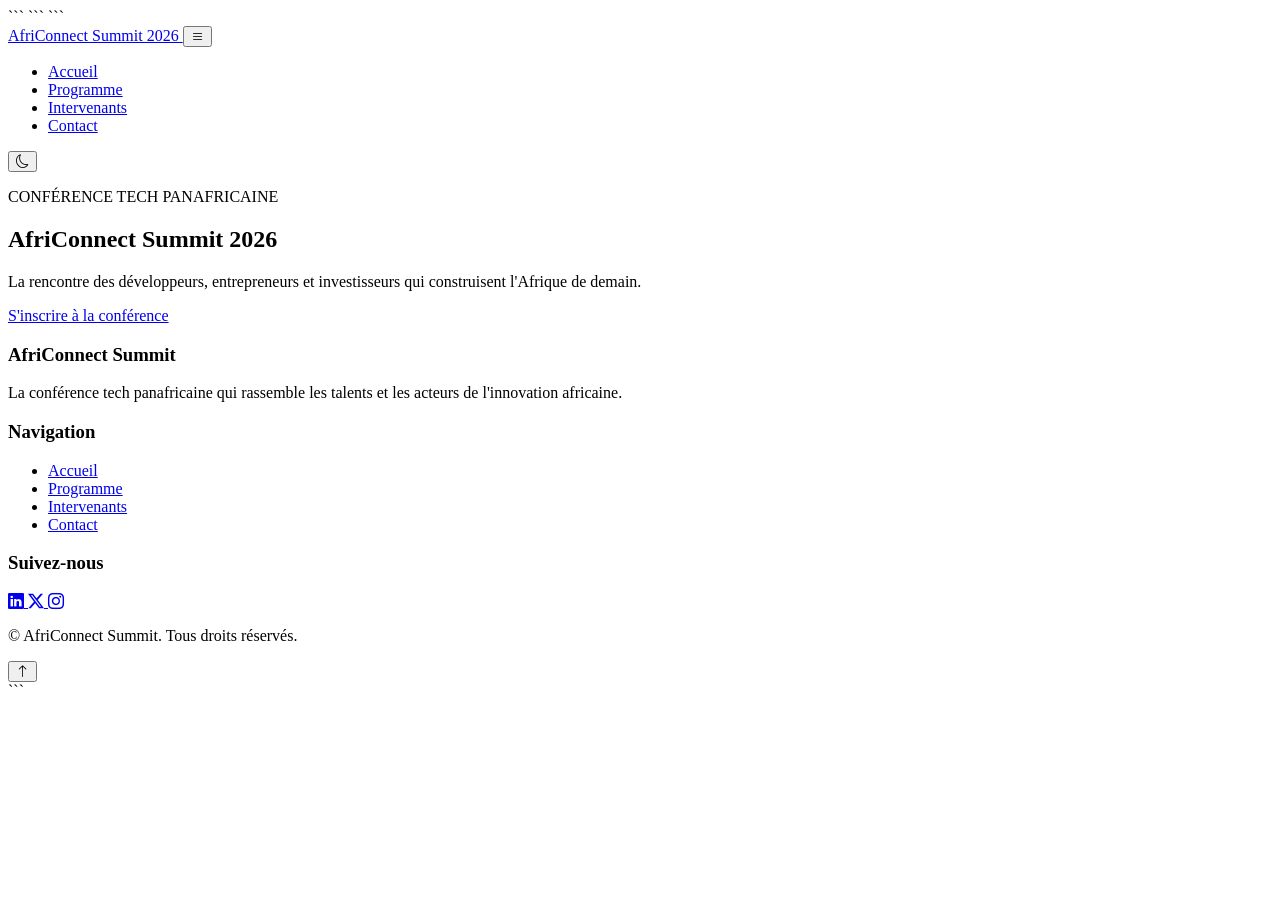
==== index.html @ dd3baca2 "Initialisation de la structure du projet AfriConnect Summit" ====
<!DOCTYPE html>

<html lang="fr">
<head>
    <meta charset="UTF-8">
    <meta name="viewport" content="width=device-width, initial-scale=1.0">

```
<title>AfriConnect Summit 2026</title>

<!-- Feuille de style principale -->
<link rel="stylesheet" href="css/style.css">

<!-- Bootstrap Icons -->
<link rel="stylesheet" href="https://cdn.jsdelivr.net/npm/bootstrap-icons@1.13.1/font/bootstrap-icons.min.css">
```

</head>

<body>

```
<!-- ==================== HEADER ==================== -->
<header>
    <nav class="navbar">

        <!-- Logo -->
        <a href="index.html" class="logo">
            AfriConnect Summit 2026
        </a>

        <!-- Bouton menu mobile -->
        <button class="menu-toggle" aria-label="Ouvrir le menu">
            <i class="bi bi-list"></i>
        </button>

        <!-- Navigation principale -->
        <ul class="nav-links">
            <li>
                <a href="index.html">Accueil</a>
            </li>

            <li>
                <a href="programme.html">Programme</a>
            </li>

            <li>
                <a href="intervenants.html">Intervenants</a>
            </li>

            <li>
                <a href="contact.html">Contact</a>
            </li>
        </ul>

        <!-- Bouton Dark / Light Mode -->
        <button class="theme-toggle" aria-label="Changer le thème">
            <i class="bi bi-moon"></i>
        </button>

    </nav>
</header>


<!-- ==================== CONTENU PRINCIPAL ==================== -->
<main>

    <!-- Section temporaire de présentation -->
    <section class="hero">
        <div class="hero-content">

            <p class="hero-label">
                CONFÉRENCE TECH PANAFRICAINE
            </p>

            <h1>
                AfriConnect Summit 2026
            </h1>

            <p>
                La rencontre des développeurs, entrepreneurs
                et investisseurs qui construisent l'Afrique de demain.
            </p>

            <a href="contact.html" class="btn">
                S'inscrire à la conférence
            </a>

        </div>
    </section>

</main>


<!-- ==================== FOOTER ==================== -->
<footer>

    <div class="footer-container">

        <!-- Colonne 1 -->
        <div class="footer-column">
            <h3>AfriConnect Summit</h3>
            <p>
                La conférence tech panafricaine qui rassemble
                les talents et les acteurs de l'innovation africaine.
            </p>
        </div>

        <!-- Colonne 2 -->
        <div class="footer-column">
            <h3>Navigation</h3>

            <ul>
                <li>
                    <a href="index.html">Accueil</a>
                </li>

                <li>
                    <a href="programme.html">Programme</a>
                </li>

                <li>
                    <a href="intervenants.html">Intervenants</a>
                </li>

                <li>
                    <a href="contact.html">Contact</a>
                </li>
            </ul>
        </div>

        <!-- Colonne 3 -->
        <div class="footer-column">
            <h3>Suivez-nous</h3>

            <div class="social-links">
                <a href="#" aria-label="LinkedIn">
                    <i class="bi bi-linkedin"></i>
                </a>

                <a href="#" aria-label="Twitter">
                    <i class="bi bi-twitter-x"></i>
                </a>

                <a href="#" aria-label="Instagram">
                    <i class="bi bi-instagram"></i>
                </a>
            </div>
        </div>

    </div>

    <!-- Copyright -->
    <div class="footer-bottom">
        <p>
            © <span id="current-year"></span>
            AfriConnect Summit. Tous droits réservés.
        </p>
    </div>

    <!-- Bouton retour en haut -->
    <button class="back-to-top" aria-label="Retour en haut">
        <i class="bi bi-arrow-up"></i>
    </button>

</footer>

<!-- JavaScript principal -->
<script src="js/main.js"></script>
```

</body>
</html>
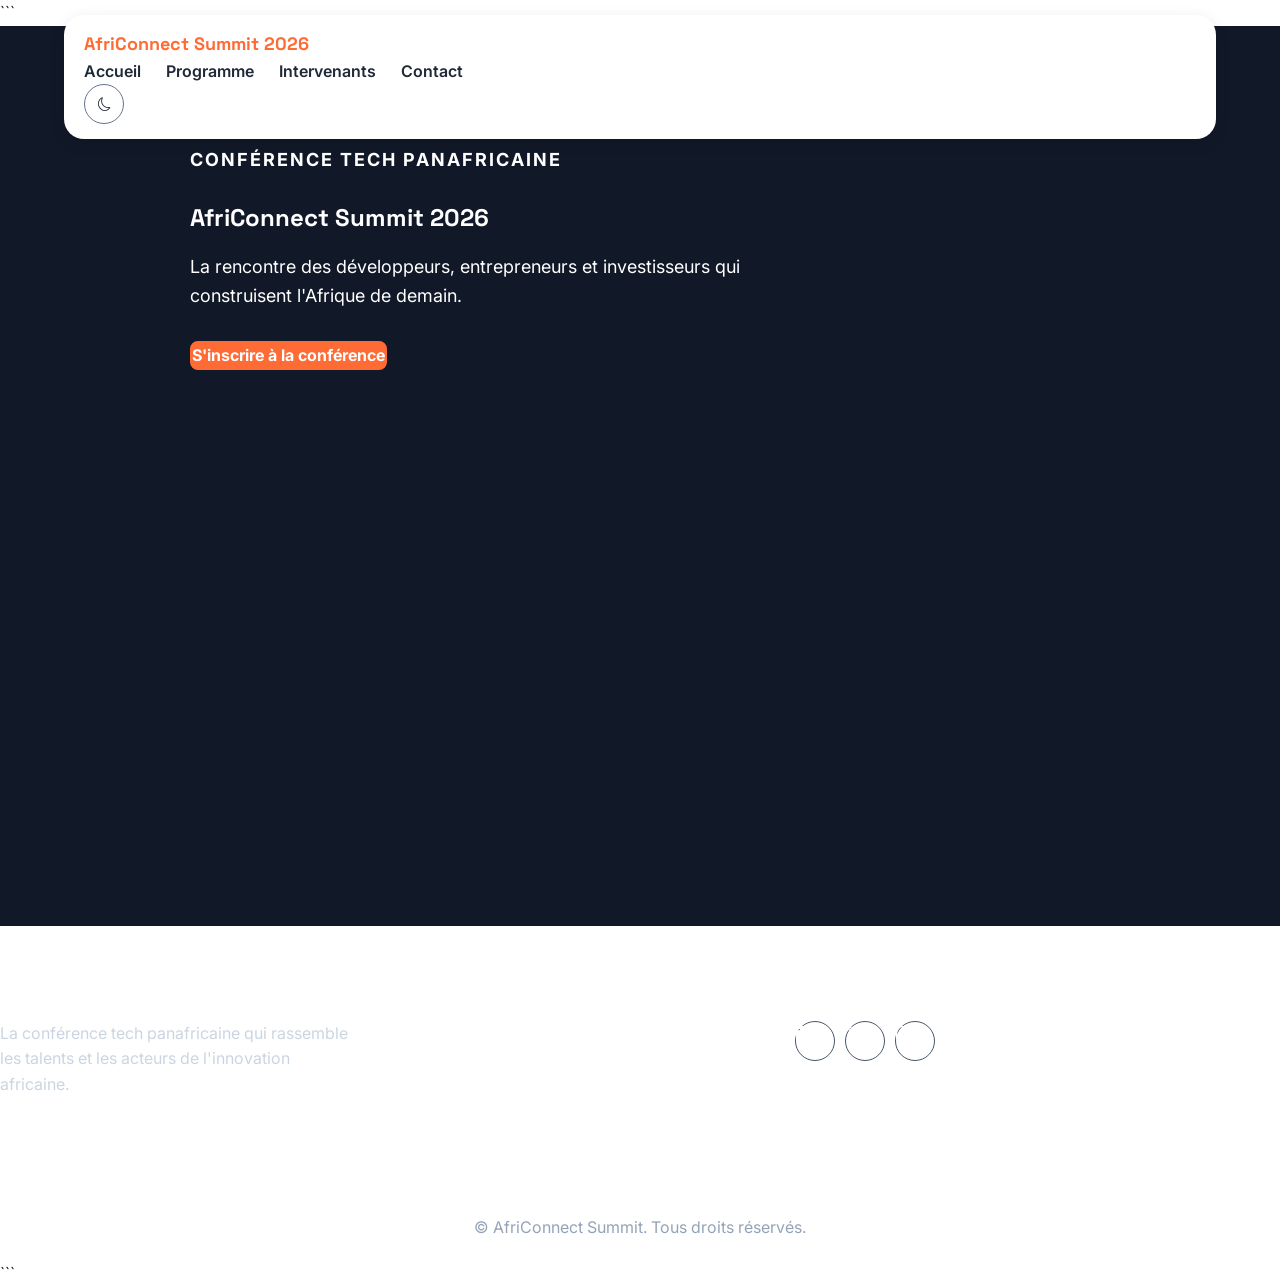
==== commit 539d1a89: "Mise en place du style global et du responsive" ====
--- a/index.html
+++ b/index.html
@@ -3,17 +3,30 @@
 <html lang="fr">
 <head>
     <meta charset="UTF-8">
-    <meta name="viewport" content="width=device-width, initial-scale=1.0">
 
-```
-<title>AfriConnect Summit 2026</title>
+    <meta name="viewport"
+          content="width=device-width, initial-scale=1.0">
 
-<!-- Feuille de style principale -->
-<link rel="stylesheet" href="css/style.css">
+    <title>AfriConnect Summit 2026</title>
 
-<!-- Bootstrap Icons -->
-<link rel="stylesheet" href="https://cdn.jsdelivr.net/npm/bootstrap-icons@1.13.1/font/bootstrap-icons.min.css">
-```
+    <!-- Google Fonts -->
+    <link rel="preconnect"
+          href="https://fonts.googleapis.com">
+
+    <link rel="preconnect"
+          href="https://fonts.gstatic.com"
+          crossorigin>
+
+    <link href="https://fonts.googleapis.com/css2?family=Inter:wght@400;500;600;700&family=Space+Grotesk:wght@400;500;600;700&display=swap"
+          rel="stylesheet">
+
+    <!-- CSS principal -->
+    <link rel="stylesheet"
+          href="css/style.css">
+
+    <!-- Bootstrap Icons -->
+    <link rel="stylesheet"
+          href="https://cdn.jsdelivr.net/npm/bootstrap-icons@1.13.1/font/bootstrap-icons.min.css">
 
 </head>
 
--- a/css/style.css
+++ b/css/style.css
@@ -0,0 +1,647 @@
+/* =====================================================
+AFRICONNECT SUMMIT 2026
+STYLE PRINCIPAL DU SITE
+===================================================== */
+
+/* =====================================================
+
+1. VARIABLES CSS
+   ===================================================== */
+
+:root {
+/* Couleurs */
+--primary-color: #ff6b35;
+--secondary-color: #0f766e;
+--accent-color: #f4c95d;
+--dark-color: #111827;
+
+```
+--background-color: #f8fafc;
+--surface-color: #ffffff;
+--text-color: #1f2937;
+--gray-color: #64748b;
+
+/* Polices */
+--heading-font: "Space Grotesk", sans-serif;
+--body-font: "Inter", sans-serif;
+
+/* Espacements */
+--small-space: 10px;
+--medium-space: 20px;
+--large-space: 50px;
+
+/* Bordures */
+--border-radius: 8px;
+--large-radius: 20px;
+
+/* Ombre */
+--box-shadow: 0 4px 15px rgba(0, 0, 0, 0.10);
+
+/* Transition */
+--transition: 0.3s ease;
+```
+
+}
+
+/* =====================================================
+2. VARIABLES DU DARK MODE
+===================================================== */
+
+[data-theme="dark"] {
+--background-color: #0f172a;
+--surface-color: #1e293b;
+--text-color: #f8fafc;
+--gray-color: #cbd5e1;
+}
+
+/* =====================================================
+3. RESET
+===================================================== */
+
+* {
+  margin: 0;
+  padding: 0;
+  box-sizing: border-box;
+  }
+
+/* =====================================================
+4. STYLE GENERAL
+===================================================== */
+
+html {
+scroll-behavior: smooth;
+}
+
+body {
+font-family: var(--body-font);
+background-color: var(--background-color);
+color: var(--text-color);
+line-height: 1.6;
+
+```
+transition: background-color var(--transition),
+            color var(--transition);
+```
+
+}
+
+h1,
+h2,
+h3 {
+font-family: var(--heading-font);
+}
+
+a {
+text-decoration: none;
+color: inherit;
+}
+
+ul {
+list-style: none;
+}
+
+button {
+font-family: var(--body-font);
+cursor: pointer;
+}
+
+img {
+max-width: 100%;
+display: block;
+}
+
+/* =====================================================
+5. NAVBAR
+===================================================== */
+
+header {
+position: fixed;
+top: 0;
+left: 0;
+width: 100%;
+z-index: 1000;
+}
+
+.navbar {
+width: 90%;
+max-width: 1200px;
+margin: 15px auto;
+
+```
+display: flex;
+align-items: center;
+justify-content: space-between;
+
+padding: 15px 20px;
+
+background-color: var(--surface-color);
+
+border-radius: var(--large-radius);
+
+box-shadow: var(--box-shadow);
+
+transition: var(--transition);
+```
+
+}
+
+/* Logo */
+
+.logo {
+font-family: var(--heading-font);
+font-size: 18px;
+font-weight: bold;
+color: var(--primary-color);
+}
+
+/* Liens */
+
+.nav-links {
+display: flex;
+align-items: center;
+gap: 25px;
+}
+
+.nav-links a {
+font-weight: 600;
+transition: var(--transition);
+}
+
+.nav-links a:hover {
+color: var(--primary-color);
+}
+
+/* Boutons de la navbar */
+
+.theme-toggle,
+.menu-toggle {
+width: 40px;
+height: 40px;
+
+```
+display: flex;
+align-items: center;
+justify-content: center;
+
+border: 1px solid var(--gray-color);
+border-radius: 50%;
+
+background-color: var(--surface-color);
+color: var(--text-color);
+
+transition: var(--transition);
+```
+
+}
+
+.theme-toggle:hover,
+.menu-toggle:hover {
+background-color: var(--primary-color);
+color: white;
+}
+
+/* Menu hamburger caché sur ordinateur */
+
+.menu-toggle {
+display: none;
+}
+
+/* =====================================================
+6. HERO DE LA PAGE D'ACCUEIL
+===================================================== */
+
+.hero {
+min-height: 100vh;
+
+```
+display: flex;
+align-items: center;
+
+padding: 120px 5% 60px;
+
+background-color: var(--dark-color);
+
+color: white;
+```
+
+}
+
+.hero-content {
+width: 100%;
+max-width: 900px;
+margin: auto;
+}
+
+.hero-label {
+margin-bottom: 15px;
+
+```
+color: var(--accent-color);
+
+font-size: 14px;
+font-weight: bold;
+letter-spacing: 2px;
+```
+
+}
+
+.hero h1 {
+margin-bottom: 20px;
+
+```
+font-size: 48px;
+line-height: 1.2;
+```
+
+}
+
+.hero p {
+max-width: 650px;
+margin-bottom: 30px;
+
+```
+color: #d1d5db;
+
+font-size: 18px;
+```
+
+}
+
+/* =====================================================
+7. BOUTON PRINCIPAL
+===================================================== */
+
+.btn {
+display: inline-block;
+
+```
+padding: 12px 25px;
+
+background-color: var(--primary-color);
+color: white;
+
+border: 2px solid var(--primary-color);
+border-radius: var(--border-radius);
+
+font-weight: bold;
+
+transition: var(--transition);
+```
+
+}
+
+.btn:hover {
+background-color: transparent;
+color: var(--primary-color);
+
+```
+transform: translateY(-3px);
+```
+
+}
+
+/* =====================================================
+8. HERO DES PAGES INTERNES
+===================================================== */
+
+.page-hero {
+min-height: 50vh;
+
+```
+display: flex;
+flex-direction: column;
+align-items: center;
+justify-content: center;
+
+padding: 120px 20px 50px;
+
+background-color: var(--secondary-color);
+
+color: white;
+
+text-align: center;
+```
+
+}
+
+.page-hero h1 {
+margin-bottom: 15px;
+
+```
+font-size: 45px;
+```
+
+}
+
+.page-hero p {
+color: #e2e8f0;
+}
+
+.page-hero span {
+margin: 0 8px;
+
+```
+color: var(--accent-color);
+```
+
+}
+
+/* =====================================================
+9. CONTENU DES PAGES
+===================================================== */
+
+.page-content {
+width: 90%;
+max-width: 1200px;
+
+```
+margin: auto;
+
+padding: 80px 0;
+```
+
+}
+
+.page-content h2 {
+margin-bottom: 15px;
+}
+
+.page-content p {
+max-width: 700px;
+
+```
+color: var(--gray-color);
+```
+
+}
+
+/* =====================================================
+10. FOOTER
+===================================================== */
+
+footer {
+padding-top: 50px;
+
+```
+background-color: var(--dark-color);
+
+color: white;
+```
+
+}
+
+.footer-container {
+width: 90%;
+max-width: 1200px;
+
+```
+margin: auto;
+
+display: flex;
+justify-content: space-between;
+
+gap: 40px;
+
+padding-bottom: 40px;
+```
+
+}
+
+.footer-column {
+flex: 1;
+}
+
+.footer-column h3 {
+margin-bottom: 15px;
+
+```
+color: var(--accent-color);
+```
+
+}
+
+.footer-column p {
+color: #cbd5e1;
+}
+
+.footer-column li {
+margin-bottom: 8px;
+}
+
+.footer-column a:hover {
+color: var(--primary-color);
+}
+
+/* Réseaux sociaux */
+
+.social-links {
+display: flex;
+gap: 10px;
+}
+
+.social-links a {
+width: 40px;
+height: 40px;
+
+```
+display: flex;
+align-items: center;
+justify-content: center;
+
+border: 1px solid #475569;
+border-radius: 50%;
+
+transition: var(--transition);
+```
+
+}
+
+.social-links a:hover {
+background-color: var(--primary-color);
+border-color: var(--primary-color);
+}
+
+/* Bas du footer */
+
+.footer-bottom {
+padding: 20px;
+
+```
+border-top: 1px solid #334155;
+
+text-align: center;
+
+color: #94a3b8;
+```
+
+}
+
+/* =====================================================
+11. BOUTON RETOUR EN HAUT
+===================================================== */
+
+.back-to-top {
+position: fixed;
+
+```
+right: 20px;
+bottom: 20px;
+
+width: 45px;
+height: 45px;
+
+display: flex;
+align-items: center;
+justify-content: center;
+
+border: none;
+border-radius: 50%;
+
+background-color: var(--primary-color);
+color: white;
+
+opacity: 0;
+visibility: hidden;
+
+transition: var(--transition);
+```
+
+}
+
+.back-to-top.visible {
+opacity: 1;
+visibility: visible;
+}
+
+/* =====================================================
+12. ANIMATION SIMPLE
+===================================================== */
+
+@keyframes fadeIn {
+
+```
+from {
+    opacity: 0;
+    transform: translateY(20px);
+}
+
+to {
+    opacity: 1;
+    transform: translateY(0);
+}
+```
+
+}
+
+.hero-content {
+animation: fadeIn 1s ease;
+}
+
+/* =====================================================
+13. RESPONSIVE TABLETTE
+768px
+===================================================== */
+
+@media (max-width: 768px) {
+
+```
+/* Afficher le bouton hamburger */
+
+.menu-toggle {
+    display: flex;
+}
+
+/* Cacher les liens de navigation */
+
+.nav-links {
+    position: absolute;
+
+    top: 75px;
+    left: 0;
+
+    width: 100%;
+
+    display: none;
+    flex-direction: column;
+
+    padding: 20px;
+
+    background-color: var(--surface-color);
+
+    border-radius: var(--border-radius);
+
+    box-shadow: var(--box-shadow);
+}
+
+/* Menu ouvert */
+
+.nav-links.active {
+    display: flex;
+}
+
+/* Footer en colonne */
+
+.footer-container {
+    flex-direction: column;
+}
+
+/* Titre Hero */
+
+.hero h1 {
+    font-size: 40px;
+}
+```
+
+}
+
+/* =====================================================
+14. RESPONSIVE MOBILE
+375px
+===================================================== */
+
+@media (max-width: 375px) {
+
+```
+.navbar {
+    width: 94%;
+
+    padding: 12px 15px;
+}
+
+.logo {
+    font-size: 14px;
+}
+
+.hero {
+    padding: 120px 20px 50px;
+}
+
+.hero h1 {
+    font-size: 32px;
+}
+
+.hero p {
+    font-size: 16px;
+}
+
+.page-hero h1 {
+    font-size: 32px;
+}
+```
+
+}
+
+/* =====================================================
+15. GRAND ECRAN
+1200px ET PLUS
+===================================================== */
+
+@media (min-width: 1200px) {
+
+```
+.hero-content {
+    padding-left: 30px;
+}
+```
+
+}
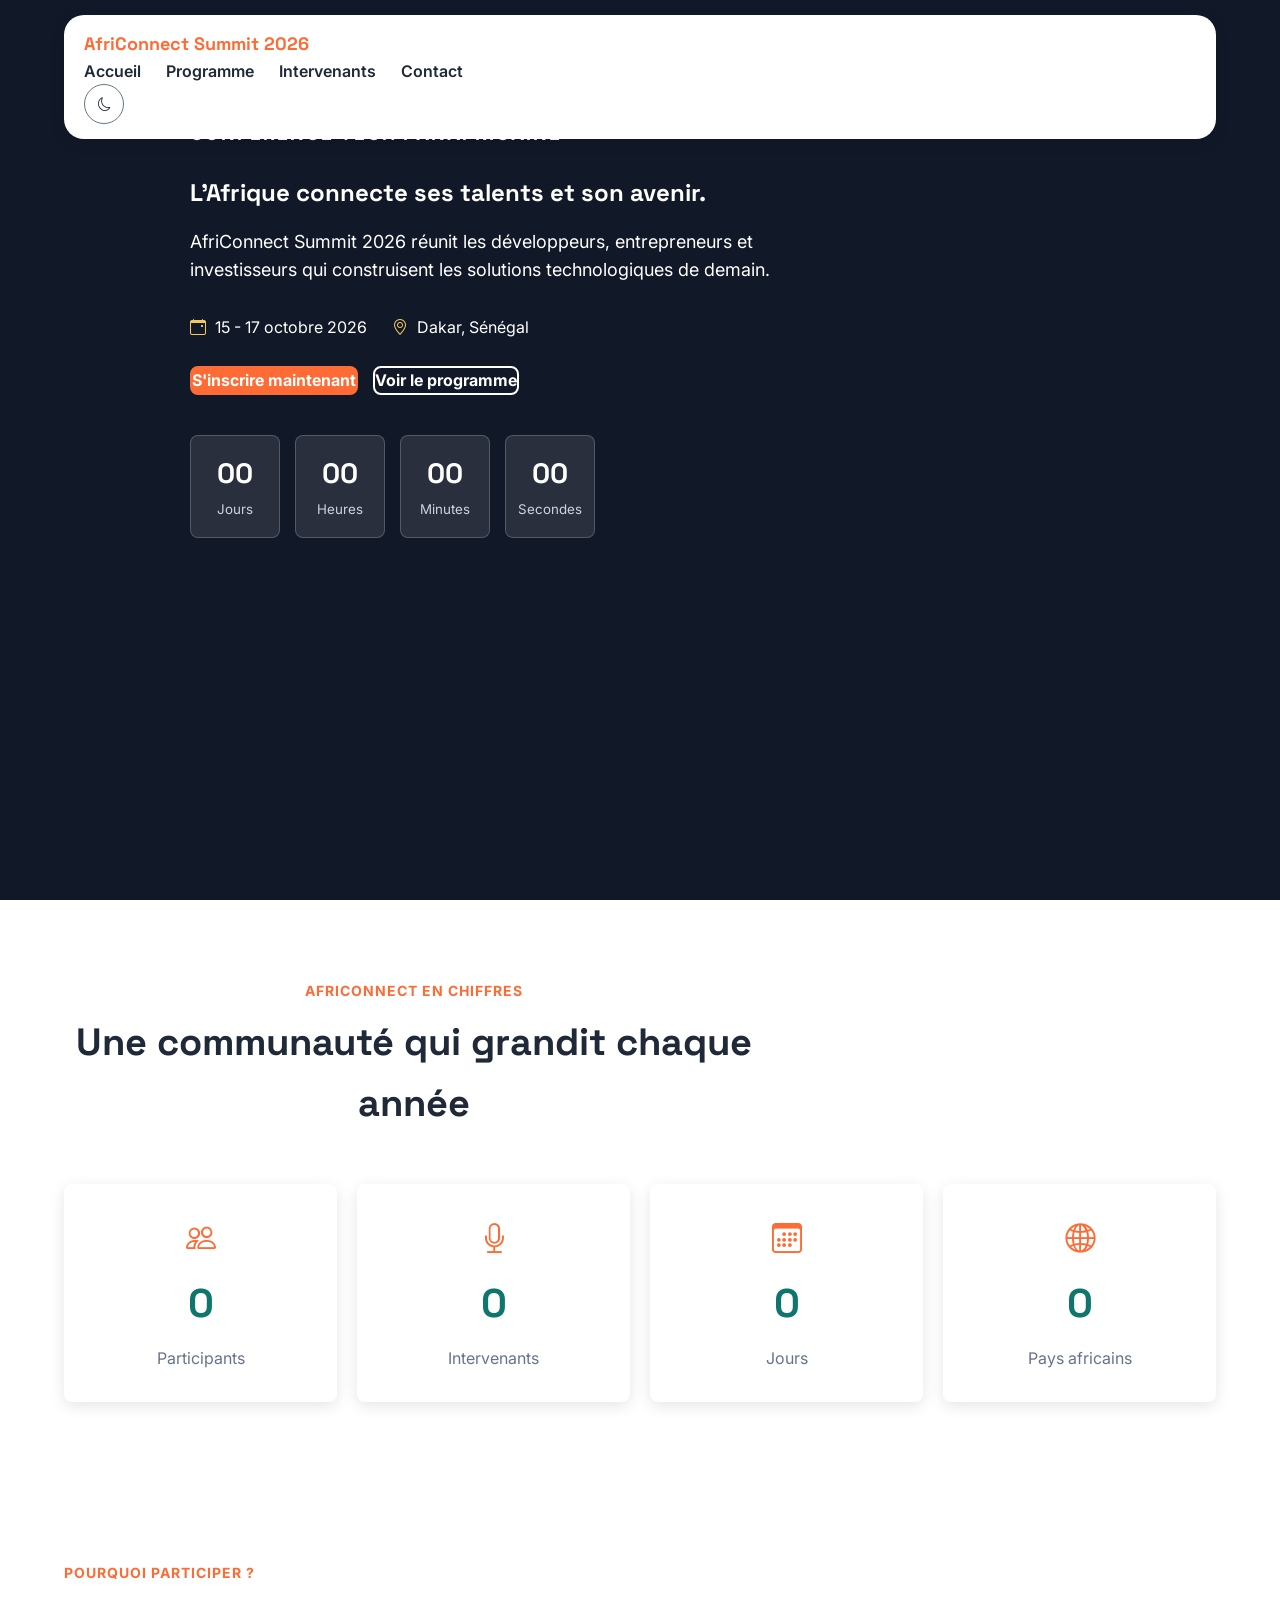
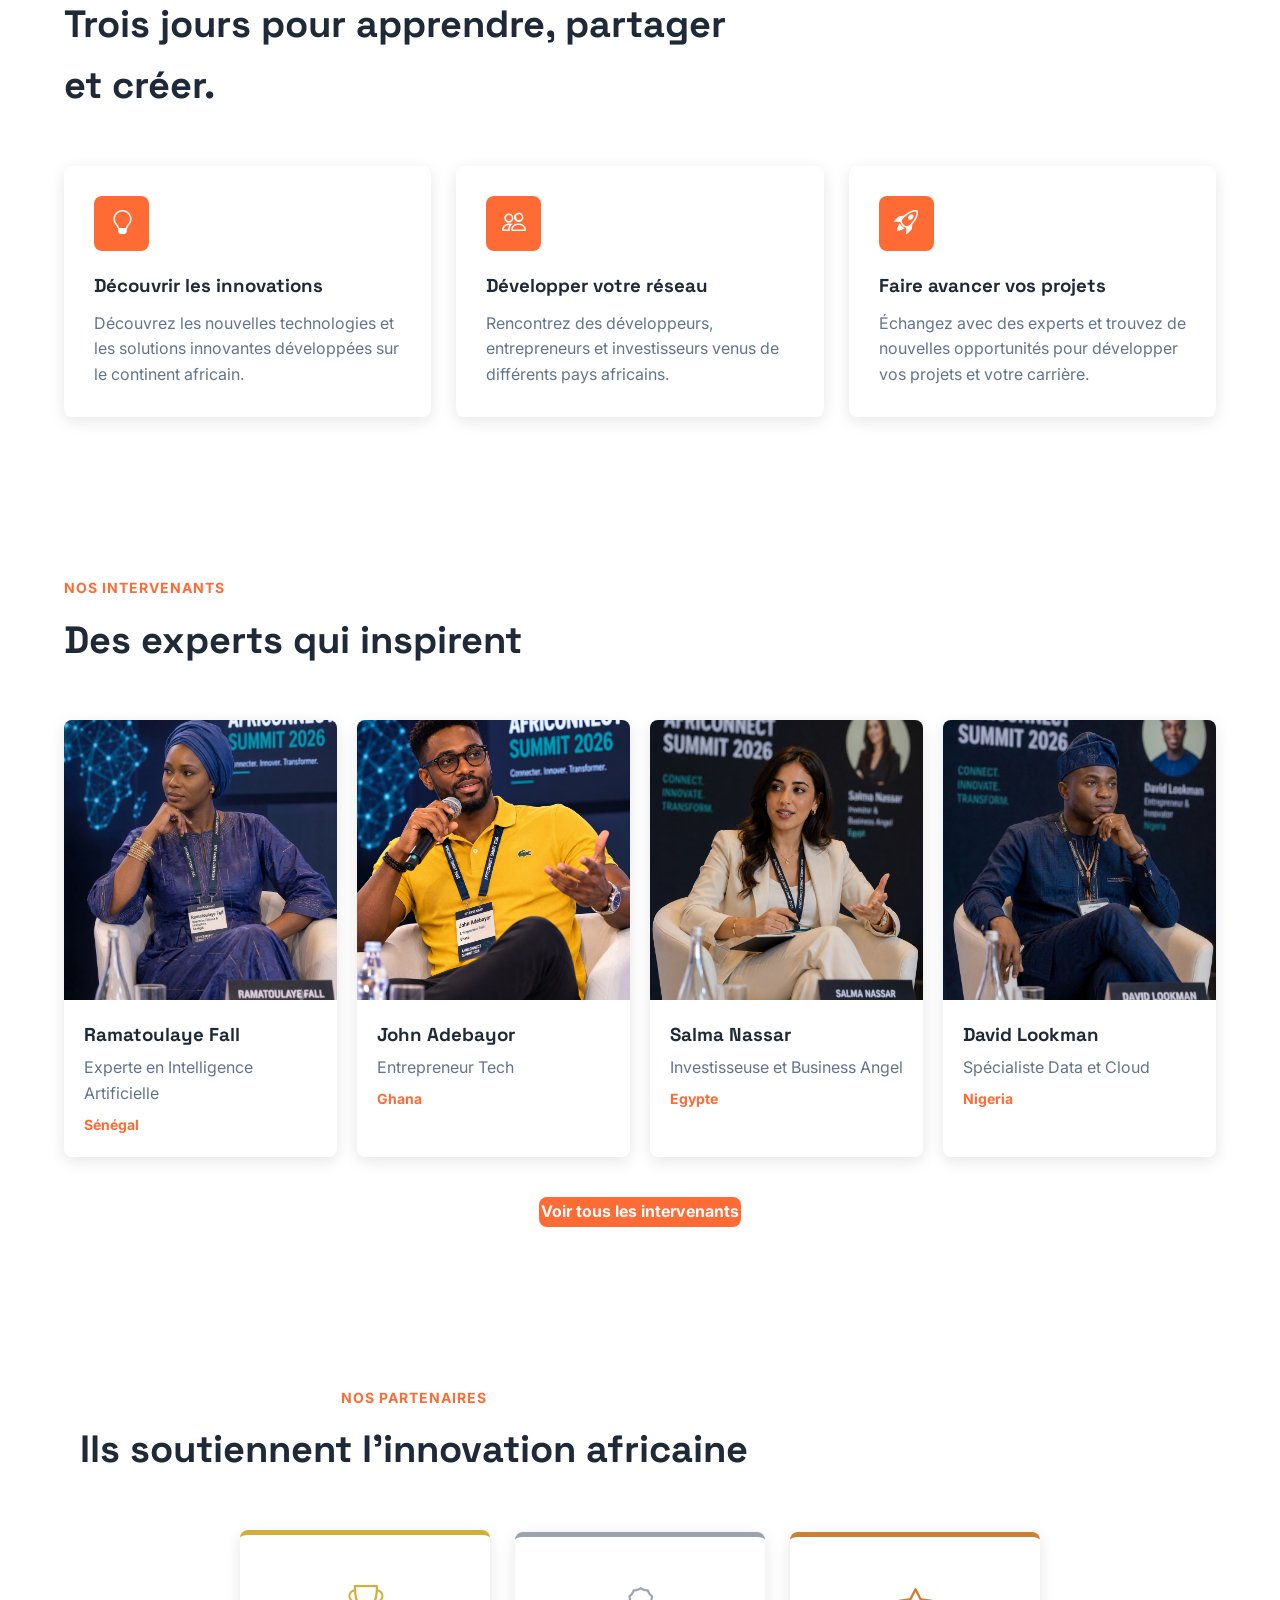
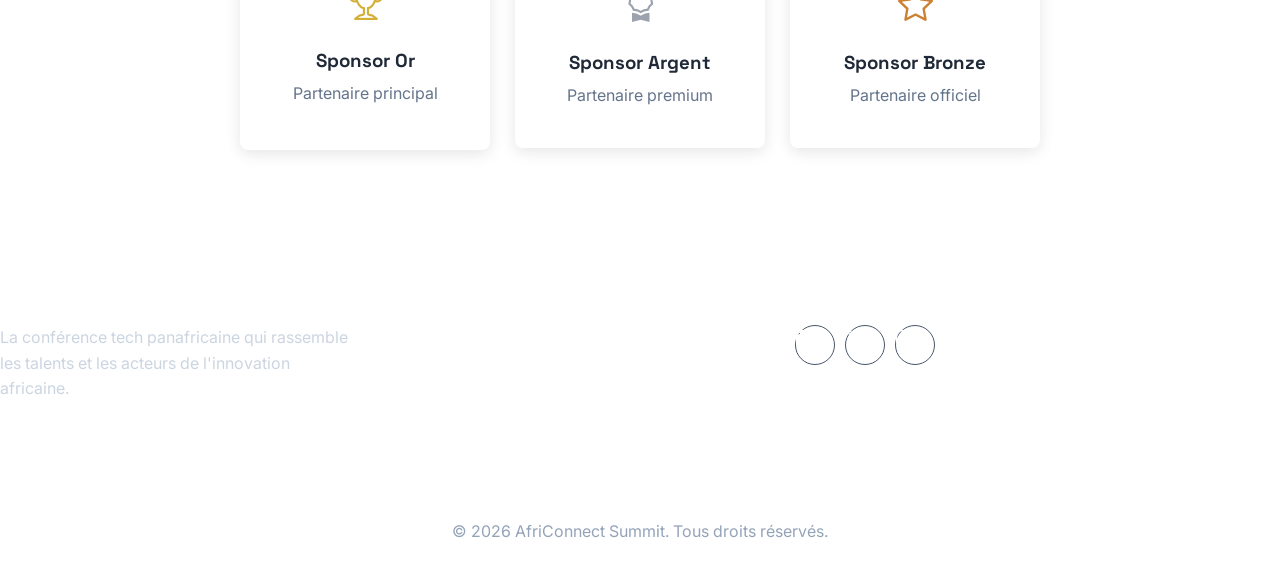
==== commit d697f003: "Création de la page d'accueil et de ses sections" ====
--- a/index.html
+++ b/index.html
@@ -1,7 +1,10 @@
 <!DOCTYPE html>
-
 <html lang="fr">
+
 <head>
+
+    <!-- ==================== CONFIGURATION ==================== -->
+
     <meta charset="UTF-8">
 
     <meta name="viewport"
@@ -9,7 +12,9 @@
 
     <title>AfriConnect Summit 2026</title>
 
-    <!-- Google Fonts -->
+
+    <!-- ==================== GOOGLE FONTS ==================== -->
+
     <link rel="preconnect"
           href="https://fonts.googleapis.com">
 
@@ -20,167 +25,829 @@
     <link href="https://fonts.googleapis.com/css2?family=Inter:wght@400;500;600;700&family=Space+Grotesk:wght@400;500;600;700&display=swap"
           rel="stylesheet">
 
-    <!-- CSS principal -->
+
+    <!-- ==================== BOOTSTRAP ICONS ==================== -->
+
+    <link rel="stylesheet"
+          href="https://cdn.jsdelivr.net/npm/bootstrap-icons@1.13.1/font/bootstrap-icons.min.css">
+
+
+    <!-- ==================== CSS PRINCIPAL ==================== -->
+
     <link rel="stylesheet"
           href="css/style.css">
 
-    <!-- Bootstrap Icons -->
-    <link rel="stylesheet"
-          href="https://cdn.jsdelivr.net/npm/bootstrap-icons@1.13.1/font/bootstrap-icons.min.css">
-
 </head>
 
+
 <body>
 
-```
-<!-- ==================== HEADER ==================== -->
-<header>
-    <nav class="navbar">
-
-        <!-- Logo -->
-        <a href="index.html" class="logo">
-            AfriConnect Summit 2026
-        </a>
-
-        <!-- Bouton menu mobile -->
-        <button class="menu-toggle" aria-label="Ouvrir le menu">
-            <i class="bi bi-list"></i>
+
+    <!-- ==================================================
+         HEADER ET NAVIGATION
+         ================================================== -->
+
+    <header>
+
+        <nav class="navbar">
+
+            <!-- Logo -->
+
+            <a href="index.html"
+               class="logo">
+
+                AfriConnect Summit 2026
+
+            </a>
+
+
+            <!-- Menu hamburger pour mobile -->
+
+            <button class="menu-toggle"
+                    aria-label="Ouvrir le menu">
+
+                <i class="bi bi-list"></i>
+
+            </button>
+
+
+            <!-- Liens de navigation -->
+
+            <ul class="nav-links">
+
+                <li>
+                    <a href="index.html">
+                        Accueil
+                    </a>
+                </li>
+
+                <li>
+                    <a href="programme.html">
+                        Programme
+                    </a>
+                </li>
+
+                <li>
+                    <a href="intervenants.html">
+                        Intervenants
+                    </a>
+                </li>
+
+                <li>
+                    <a href="contact.html">
+                        Contact
+                    </a>
+                </li>
+
+            </ul>
+
+
+            <!-- Bouton Dark Mode -->
+
+            <button class="theme-toggle"
+                    aria-label="Activer le mode sombre">
+
+                <i class="bi bi-moon"></i>
+
+            </button>
+
+        </nav>
+
+    </header>
+
+
+
+    <!-- ==================================================
+         CONTENU PRINCIPAL
+         ================================================== -->
+
+    <main>
+
+
+        <!-- ==================================================
+             SECTION HERO
+             ================================================== -->
+
+        <section class="hero">
+
+            <div class="hero-content">
+
+
+                <p class="hero-label">
+
+                    CONFÉRENCE TECH PANAFRICAINE
+
+                </p>
+
+
+                <h1>
+
+                    L'Afrique connecte
+                    ses talents et son avenir.
+
+                </h1>
+
+
+                <p>
+
+                    AfriConnect Summit 2026 réunit les développeurs,
+                    entrepreneurs et investisseurs qui construisent
+                    les solutions technologiques de demain.
+
+                </p>
+
+
+                <!-- Informations de l'événement -->
+
+                <div class="event-info">
+
+                    <p>
+                        <i class="bi bi-calendar-event"></i>
+                        15 - 17 octobre 2026
+                    </p>
+
+                    <p>
+                        <i class="bi bi-geo-alt"></i>
+                        Dakar, Sénégal
+                    </p>
+
+                </div>
+
+
+                <!-- Boutons CTA -->
+
+                <div class="hero-buttons">
+
+                    <a href="contact.html"
+                       class="btn">
+
+                        S'inscrire maintenant
+
+                    </a>
+
+
+                    <a href="programme.html"
+                       class="btn btn-secondary">
+
+                        Voir le programme
+
+                    </a>
+
+                </div>
+
+
+                <!-- =========================
+                     COMPTE À REBOURS
+                     ========================= -->
+
+                <div class="countdown">
+
+                    <div class="countdown-item">
+
+                        <span id="days">
+                            00
+                        </span>
+
+                        <small>
+                            Jours
+                        </small>
+
+                    </div>
+
+
+                    <div class="countdown-item">
+
+                        <span id="hours">
+                            00
+                        </span>
+
+                        <small>
+                            Heures
+                        </small>
+
+                    </div>
+
+
+                    <div class="countdown-item">
+
+                        <span id="minutes">
+                            00
+                        </span>
+
+                        <small>
+                            Minutes
+                        </small>
+
+                    </div>
+
+
+                    <div class="countdown-item">
+
+                        <span id="seconds">
+                            00
+                        </span>
+
+                        <small>
+                            Secondes
+                        </small>
+
+                    </div>
+
+                </div>
+
+
+            </div>
+
+        </section>
+
+
+
+        <!-- ==================================================
+             SECTION CHIFFRES CLÉS
+             ================================================== -->
+
+        <section class="stats section">
+
+            <div class="section-header">
+
+                <p class="section-label">
+                    AFRICONNECT EN CHIFFRES
+                </p>
+
+                <h2>
+                    Une communauté qui grandit chaque année
+                </h2>
+
+            </div>
+
+
+            <div class="stats-grid">
+
+
+                <!-- Statistique 1 -->
+
+                <article class="stat-card">
+
+                    <i class="bi bi-people"></i>
+
+                    <span class="stat-number"
+                          data-target="1200">
+
+                        0
+
+                    </span>
+
+                    <p>
+                        Participants
+                    </p>
+
+                </article>
+
+
+                <!-- Statistique 2 -->
+
+                <article class="stat-card">
+
+                    <i class="bi bi-mic"></i>
+
+                    <span class="stat-number"
+                          data-target="48">
+
+                        0
+
+                    </span>
+
+                    <p>
+                        Intervenants
+                    </p>
+
+                </article>
+
+
+                <!-- Statistique 3 -->
+
+                <article class="stat-card">
+
+                    <i class="bi bi-calendar3"></i>
+
+                    <span class="stat-number"
+                          data-target="3">
+
+                        0
+
+                    </span>
+
+                    <p>
+                        Jours
+                    </p>
+
+                </article>
+
+
+                <!-- Statistique 4 -->
+
+                <article class="stat-card">
+
+                    <i class="bi bi-globe2"></i>
+
+                    <span class="stat-number"
+                          data-target="12">
+
+                        0
+
+                    </span>
+
+                    <p>
+                        Pays africains
+                    </p>
+
+                </article>
+
+
+            </div>
+
+        </section>
+
+
+
+        <!-- ==================================================
+             SECTION POURQUOI PARTICIPER
+             ================================================== -->
+
+        <section class="why-section section">
+
+            <div class="section-header">
+
+                <p class="section-label">
+                    POURQUOI PARTICIPER ?
+                </p>
+
+                <h2>
+                    Trois jours pour apprendre,
+                    partager et créer.
+                </h2>
+
+            </div>
+
+
+            <div class="why-grid">
+
+
+                <!-- Argument 1 -->
+
+                <article class="why-card">
+
+                    <div class="icon-box">
+
+                        <i class="bi bi-lightbulb"></i>
+
+                    </div>
+
+                    <h3>
+                        Découvrir les innovations
+                    </h3>
+
+                    <p>
+
+                        Découvrez les nouvelles technologies
+                        et les solutions innovantes développées
+                        sur le continent africain.
+
+                    </p>
+
+                </article>
+
+
+                <!-- Argument 2 -->
+
+                <article class="why-card">
+
+                    <div class="icon-box">
+
+                        <i class="bi bi-people"></i>
+
+                    </div>
+
+                    <h3>
+                        Développer votre réseau
+                    </h3>
+
+                    <p>
+
+                        Rencontrez des développeurs,
+                        entrepreneurs et investisseurs
+                        venus de différents pays africains.
+
+                    </p>
+
+                </article>
+
+
+                <!-- Argument 3 -->
+
+                <article class="why-card">
+
+                    <div class="icon-box">
+
+                        <i class="bi bi-rocket-takeoff"></i>
+
+                    </div>
+
+                    <h3>
+                        Faire avancer vos projets
+                    </h3>
+
+                    <p>
+
+                        Échangez avec des experts et trouvez
+                        de nouvelles opportunités pour développer
+                        vos projets et votre carrière.
+
+                    </p>
+
+                </article>
+
+
+            </div>
+
+        </section>
+
+
+
+        <!-- ==================================================
+             SECTION INTERVENANTS VEDETTES
+             ================================================== -->
+
+        <section class="speakers-section section">
+
+            <div class="section-header">
+
+                <p class="section-label">
+                    NOS INTERVENANTS
+                </p>
+
+                <h2>
+                    Des experts qui inspirent
+                </h2>
+
+            </div>
+
+
+            <div class="speakers-grid">
+
+
+                <!-- Intervenant 1 -->
+
+                <article class="speaker-card">
+
+                    <img src="images/speaker1.jpg"
+                         alt="Portrait de Ramatoulaye Fall">
+
+                    <div class="speaker-info">
+
+                        <h3>
+                            Ramatoulaye Fall
+                        </h3>
+
+                        <p>
+                            Experte en Intelligence Artificielle
+                        </p>
+
+                        <span>
+                            Sénégal
+                        </span>
+
+                    </div>
+
+                </article>
+
+
+                <!-- Intervenant 2 -->
+
+                <article class="speaker-card">
+
+                    <img src="images/speaker2.jpg"
+                         alt="Portrait de John Adebayor">
+
+                    <div class="speaker-info">
+
+                        <h3>
+                            John Adebayor
+                        </h3>
+
+                        <p>
+                            Entrepreneur Tech
+                        </p>
+
+                        <span>
+                            Ghana
+                        </span>
+
+                    </div>
+
+                </article>
+
+
+                <!-- Intervenant 3 -->
+
+                <article class="speaker-card">
+
+                    <img src="images/speaker3.jpg"
+                         alt="Portrait de Salma Nassar">
+
+                    <div class="speaker-info">
+
+                        <h3>
+                            Salma Nassar
+                        </h3>
+
+                        <p>
+                            Investisseuse et Business Angel
+                        </p>
+
+                        <span>
+                            Egypte
+                        </span>
+
+                    </div>
+
+                </article>
+
+
+                <!-- Intervenant 4 -->
+
+                <article class="speaker-card">
+
+                    <img src="images/speaker4.jpg"
+                         alt="Portrait de David Lookman">
+
+                    <div class="speaker-info">
+
+                        <h3>
+                            David Lookman
+                        </h3>
+
+                        <p>
+                            Spécialiste Data et Cloud
+                        </p>
+
+                        <span>
+                            Nigeria
+                        </span>
+
+                    </div>
+
+                </article>
+
+
+            </div>
+
+
+            <!-- Bouton vers la page complète -->
+
+            <div class="section-button">
+
+                <a href="intervenants.html"
+                   class="btn">
+
+                    Voir tous les intervenants
+
+                </a>
+
+            </div>
+
+        </section>
+
+
+
+        <!-- ==================================================
+             SECTION SPONSORS
+             ================================================== -->
+
+        <section class="sponsors-section section">
+
+            <div class="section-header">
+
+                <p class="section-label">
+                    NOS PARTENAIRES
+                </p>
+
+                <h2>
+                    Ils soutiennent l'innovation africaine
+                </h2>
+
+            </div>
+
+
+            <div class="sponsors-container">
+
+
+                <!-- Sponsor Or -->
+
+                <article class="sponsor-card sponsor-gold">
+
+                    <i class="bi bi-trophy"></i>
+
+                    <h3>
+                        Sponsor Or
+                    </h3>
+
+                    <p>
+                        Partenaire principal
+                    </p>
+
+                </article>
+
+
+                <!-- Sponsor Argent -->
+
+                <article class="sponsor-card sponsor-silver">
+
+                    <i class="bi bi-award"></i>
+
+                    <h3>
+                        Sponsor Argent
+                    </h3>
+
+                    <p>
+                        Partenaire premium
+                    </p>
+
+                </article>
+
+
+                <!-- Sponsor Bronze -->
+
+                <article class="sponsor-card sponsor-bronze">
+
+                    <i class="bi bi-star"></i>
+
+                    <h3>
+                        Sponsor Bronze
+                    </h3>
+
+                    <p>
+                        Partenaire officiel
+                    </p>
+
+                </article>
+
+
+            </div>
+
+        </section>
+
+
+    </main>
+
+
+
+    <!-- ==================================================
+         FOOTER
+         ================================================== -->
+
+    <footer>
+
+
+        <div class="footer-container">
+
+
+            <!-- Colonne 1 -->
+
+            <div class="footer-column">
+
+                <h3>
+                    AfriConnect Summit
+                </h3>
+
+                <p>
+
+                    La conférence tech panafricaine qui rassemble
+                    les talents et les acteurs de l'innovation
+                    africaine.
+
+                </p>
+
+            </div>
+
+
+            <!-- Colonne 2 -->
+
+            <div class="footer-column">
+
+                <h3>
+                    Navigation
+                </h3>
+
+                <ul>
+
+                    <li>
+                        <a href="index.html">
+                            Accueil
+                        </a>
+                    </li>
+
+                    <li>
+                        <a href="programme.html">
+                            Programme
+                        </a>
+                    </li>
+
+                    <li>
+                        <a href="intervenants.html">
+                            Intervenants
+                        </a>
+                    </li>
+
+                    <li>
+                        <a href="contact.html">
+                            Contact
+                        </a>
+                    </li>
+
+                </ul>
+
+            </div>
+
+
+            <!-- Colonne 3 -->
+
+            <div class="footer-column">
+
+                <h3>
+                    Suivez-nous
+                </h3>
+
+
+                <div class="social-links">
+
+                    <a href="#"
+                       aria-label="LinkedIn">
+
+                        <i class="bi bi-linkedin"></i>
+
+                    </a>
+
+
+                    <a href="#"
+                       aria-label="Twitter">
+
+                        <i class="bi bi-twitter-x"></i>
+
+                    </a>
+
+
+                    <a href="#"
+                       aria-label="Instagram">
+
+                        <i class="bi bi-instagram"></i>
+
+                    </a>
+
+                </div>
+
+            </div>
+
+
+        </div>
+
+
+        <!-- Copyright -->
+
+        <div class="footer-bottom">
+
+            <p>
+
+                ©
+                <span id="current-year">
+                    2026
+                </span>
+
+                AfriConnect Summit.
+                Tous droits réservés.
+
+            </p>
+
+        </div>
+
+
+        <!-- Bouton retour en haut -->
+
+        <button class="back-to-top"
+                aria-label="Retour en haut">
+
+            <i class="bi bi-arrow-up"></i>
+
         </button>
 
-        <!-- Navigation principale -->
-        <ul class="nav-links">
-            <li>
-                <a href="index.html">Accueil</a>
-            </li>
-
-            <li>
-                <a href="programme.html">Programme</a>
-            </li>
-
-            <li>
-                <a href="intervenants.html">Intervenants</a>
-            </li>
-
-            <li>
-                <a href="contact.html">Contact</a>
-            </li>
-        </ul>
-
-        <!-- Bouton Dark / Light Mode -->
-        <button class="theme-toggle" aria-label="Changer le thème">
-            <i class="bi bi-moon"></i>
-        </button>
-
-    </nav>
-</header>
-
-
-<!-- ==================== CONTENU PRINCIPAL ==================== -->
-<main>
-
-    <!-- Section temporaire de présentation -->
-    <section class="hero">
-        <div class="hero-content">
-
-            <p class="hero-label">
-                CONFÉRENCE TECH PANAFRICAINE
-            </p>
-
-            <h1>
-                AfriConnect Summit 2026
-            </h1>
-
-            <p>
-                La rencontre des développeurs, entrepreneurs
-                et investisseurs qui construisent l'Afrique de demain.
-            </p>
-
-            <a href="contact.html" class="btn">
-                S'inscrire à la conférence
-            </a>
-
-        </div>
-    </section>
-
-</main>
-
-
-<!-- ==================== FOOTER ==================== -->
-<footer>
-
-    <div class="footer-container">
-
-        <!-- Colonne 1 -->
-        <div class="footer-column">
-            <h3>AfriConnect Summit</h3>
-            <p>
-                La conférence tech panafricaine qui rassemble
-                les talents et les acteurs de l'innovation africaine.
-            </p>
-        </div>
-
-        <!-- Colonne 2 -->
-        <div class="footer-column">
-            <h3>Navigation</h3>
-
-            <ul>
-                <li>
-                    <a href="index.html">Accueil</a>
-                </li>
-
-                <li>
-                    <a href="programme.html">Programme</a>
-                </li>
-
-                <li>
-                    <a href="intervenants.html">Intervenants</a>
-                </li>
-
-                <li>
-                    <a href="contact.html">Contact</a>
-                </li>
-            </ul>
-        </div>
-
-        <!-- Colonne 3 -->
-        <div class="footer-column">
-            <h3>Suivez-nous</h3>
-
-            <div class="social-links">
-                <a href="#" aria-label="LinkedIn">
-                    <i class="bi bi-linkedin"></i>
-                </a>
-
-                <a href="#" aria-label="Twitter">
-                    <i class="bi bi-twitter-x"></i>
-                </a>
-
-                <a href="#" aria-label="Instagram">
-                    <i class="bi bi-instagram"></i>
-                </a>
-            </div>
-        </div>
-
-    </div>
-
-    <!-- Copyright -->
-    <div class="footer-bottom">
-        <p>
-            © <span id="current-year"></span>
-            AfriConnect Summit. Tous droits réservés.
-        </p>
-    </div>
-
-    <!-- Bouton retour en haut -->
-    <button class="back-to-top" aria-label="Retour en haut">
-        <i class="bi bi-arrow-up"></i>
-    </button>
-
-</footer>
-
-<!-- JavaScript principal -->
-<script src="js/main.js"></script>
-```
+
+    </footer>
+
+
+    <!-- ==================== JAVASCRIPT ==================== -->
+
+    <script src="js/main.js"></script>
 
 </body>
-</html>
+
+</html>
--- a/css/style.css
+++ b/css/style.css
@@ -645,3 +645,462 @@
 ```
 
 }
+/* =====================================================
+   COMMIT 3 - STYLES DE LA PAGE D'ACCUEIL
+   ===================================================== */
+
+
+/* =====================================================
+   1. INFORMATIONS DE L'EVENEMENT
+   ===================================================== */
+
+.event-info {
+    display: flex;
+    gap: 25px;
+    margin-bottom: 25px;
+}
+
+.event-info p {
+    margin-bottom: 0;
+    color: white;
+    font-size: 16px;
+}
+
+.event-info i {
+    margin-right: 5px;
+    color: var(--accent-color);
+}
+
+
+/* =====================================================
+   2. BOUTONS DU HERO
+   ===================================================== */
+
+.hero-buttons {
+    display: flex;
+    gap: 15px;
+    margin-bottom: 40px;
+}
+
+.btn-secondary {
+    background-color: transparent;
+    border-color: white;
+}
+
+.btn-secondary:hover {
+    background-color: white;
+    color: var(--dark-color);
+}
+
+
+/* =====================================================
+   3. COMPTE A REBOURS
+   ===================================================== */
+
+.countdown {
+    display: flex;
+    gap: 15px;
+}
+
+.countdown-item {
+    width: 90px;
+    padding: 15px 10px;
+
+    background-color: rgba(255, 255, 255, 0.1);
+
+    border: 1px solid rgba(255, 255, 255, 0.2);
+
+    border-radius: var(--border-radius);
+
+    text-align: center;
+}
+
+.countdown-item span {
+    display: block;
+
+    font-family: var(--heading-font);
+
+    font-size: 28px;
+    font-weight: bold;
+}
+
+.countdown-item small {
+    color: #cbd5e1;
+}
+
+
+/* =====================================================
+   4. SECTIONS GENERALES
+   ===================================================== */
+
+.section {
+    width: 90%;
+    max-width: 1200px;
+
+    margin: auto;
+
+    padding: 80px 0;
+}
+
+.section-header {
+    max-width: 700px;
+
+    margin-bottom: 50px;
+}
+
+.section-label {
+    margin-bottom: 10px;
+
+    color: var(--primary-color);
+
+    font-size: 14px;
+    font-weight: bold;
+
+    letter-spacing: 1px;
+}
+
+.section-header h2 {
+    font-size: 38px;
+}
+
+
+/* =====================================================
+   5. STATISTIQUES
+   CSS GRID
+   ===================================================== */
+
+.stats {
+    text-align: center;
+}
+
+.stats-grid {
+    display: grid;
+
+    grid-template-columns: repeat(4, 1fr);
+
+    gap: 20px;
+}
+
+.stat-card {
+    padding: 30px 20px;
+
+    background-color: var(--surface-color);
+
+    border-radius: var(--border-radius);
+
+    box-shadow: var(--box-shadow);
+
+    transition: var(--transition);
+}
+
+.stat-card:hover {
+    transform: translateY(-5px);
+}
+
+.stat-card i {
+    font-size: 30px;
+
+    color: var(--primary-color);
+}
+
+.stat-number {
+    display: block;
+
+    margin: 10px 0;
+
+    font-family: var(--heading-font);
+
+    font-size: 40px;
+    font-weight: bold;
+
+    color: var(--secondary-color);
+}
+
+.stat-card p {
+    color: var(--gray-color);
+}
+
+
+/* =====================================================
+   6. POURQUOI PARTICIPER
+   CSS GRID
+   ===================================================== */
+
+.why-section {
+    background-color: var(--background-color);
+}
+
+.why-grid {
+    display: grid;
+
+    grid-template-columns: repeat(3, 1fr);
+
+    gap: 25px;
+}
+
+.why-card {
+    padding: 30px;
+
+    background-color: var(--surface-color);
+
+    border-radius: var(--border-radius);
+
+    box-shadow: var(--box-shadow);
+
+    transition: var(--transition);
+}
+
+.why-card:hover {
+    transform: translateY(-5px);
+}
+
+.icon-box {
+    width: 55px;
+    height: 55px;
+
+    display: flex;
+    align-items: center;
+    justify-content: center;
+
+    margin-bottom: 20px;
+
+    background-color: var(--primary-color);
+
+    border-radius: var(--border-radius);
+
+    color: white;
+
+    font-size: 24px;
+}
+
+.why-card h3 {
+    margin-bottom: 10px;
+}
+
+.why-card p {
+    color: var(--gray-color);
+}
+
+
+/* =====================================================
+   7. INTERVENANTS VEDETTES
+   CSS GRID
+   ===================================================== */
+
+.speakers-grid {
+    display: grid;
+
+    grid-template-columns: repeat(4, 1fr);
+
+    gap: 20px;
+}
+
+.speaker-card {
+    overflow: hidden;
+
+    background-color: var(--surface-color);
+
+    border-radius: var(--border-radius);
+
+    box-shadow: var(--box-shadow);
+
+    transition: var(--transition);
+}
+
+.speaker-card:hover {
+    transform: translateY(-5px);
+}
+
+.speaker-card img {
+    width: 100%;
+    height: 280px;
+
+    object-fit: cover;
+}
+
+.speaker-info {
+    padding: 20px;
+}
+
+.speaker-info h3 {
+    margin-bottom: 5px;
+}
+
+.speaker-info p {
+    margin-bottom: 5px;
+
+    color: var(--gray-color);
+}
+
+.speaker-info span {
+    color: var(--primary-color);
+
+    font-size: 14px;
+    font-weight: bold;
+}
+
+.section-button {
+    margin-top: 40px;
+
+    text-align: center;
+}
+
+
+/* =====================================================
+   8. SPONSORS
+   ===================================================== */
+
+.sponsors-section {
+    text-align: center;
+}
+
+.sponsors-container {
+    display: flex;
+
+    align-items: center;
+    justify-content: center;
+
+    gap: 25px;
+}
+
+.sponsor-card {
+    width: 250px;
+
+    padding: 40px 20px;
+
+    background-color: var(--surface-color);
+
+    border-radius: var(--border-radius);
+
+    box-shadow: var(--box-shadow);
+
+    transition: var(--transition);
+}
+
+.sponsor-card:hover {
+    transform: translateY(-5px);
+}
+
+.sponsor-card i {
+    font-size: 35px;
+}
+
+.sponsor-card h3 {
+    margin: 15px 0 5px;
+}
+
+.sponsor-card p {
+    color: var(--gray-color);
+}
+
+
+/* Sponsor Or */
+
+.sponsor-gold {
+    min-height: 220px;
+
+    border-top: 5px solid #d4af37;
+}
+
+.sponsor-gold i {
+    color: #d4af37;
+}
+
+
+/* Sponsor Argent */
+
+.sponsor-silver {
+    min-height: 190px;
+
+    border-top: 5px solid #9ca3af;
+}
+
+.sponsor-silver i {
+    color: #9ca3af;
+}
+
+
+/* Sponsor Bronze */
+
+.sponsor-bronze {
+    min-height: 160px;
+
+    border-top: 5px solid #cd7f32;
+}
+
+.sponsor-bronze i {
+    color: #cd7f32;
+}
+
+
+/* =====================================================
+   9. RESPONSIVE TABLETTE
+   ===================================================== */
+
+@media (max-width: 768px) {
+
+    .event-info {
+        flex-direction: column;
+        gap: 5px;
+    }
+
+    .hero-buttons {
+        flex-direction: column;
+        align-items: flex-start;
+    }
+
+    .countdown {
+        flex-wrap: wrap;
+    }
+
+    .stats-grid {
+        grid-template-columns: repeat(2, 1fr);
+    }
+
+    .why-grid {
+        grid-template-columns: 1fr;
+    }
+
+    .speakers-grid {
+        grid-template-columns: repeat(2, 1fr);
+    }
+
+    .sponsors-container {
+        flex-direction: column;
+    }
+
+    .sponsor-card {
+        width: 100%;
+        max-width: 350px;
+    }
+
+}
+
+
+/* =====================================================
+   10. RESPONSIVE MOBILE
+   ===================================================== */
+
+@media (max-width: 375px) {
+
+    .section-header h2 {
+        font-size: 30px;
+    }
+
+    .stats-grid {
+        grid-template-columns: 1fr;
+    }
+
+    .speakers-grid {
+        grid-template-columns: 1fr;
+    }
+
+    .countdown-item {
+        width: 70px;
+    }
+
+    .countdown-item span {
+        font-size: 22px;
+    }
+
+}
